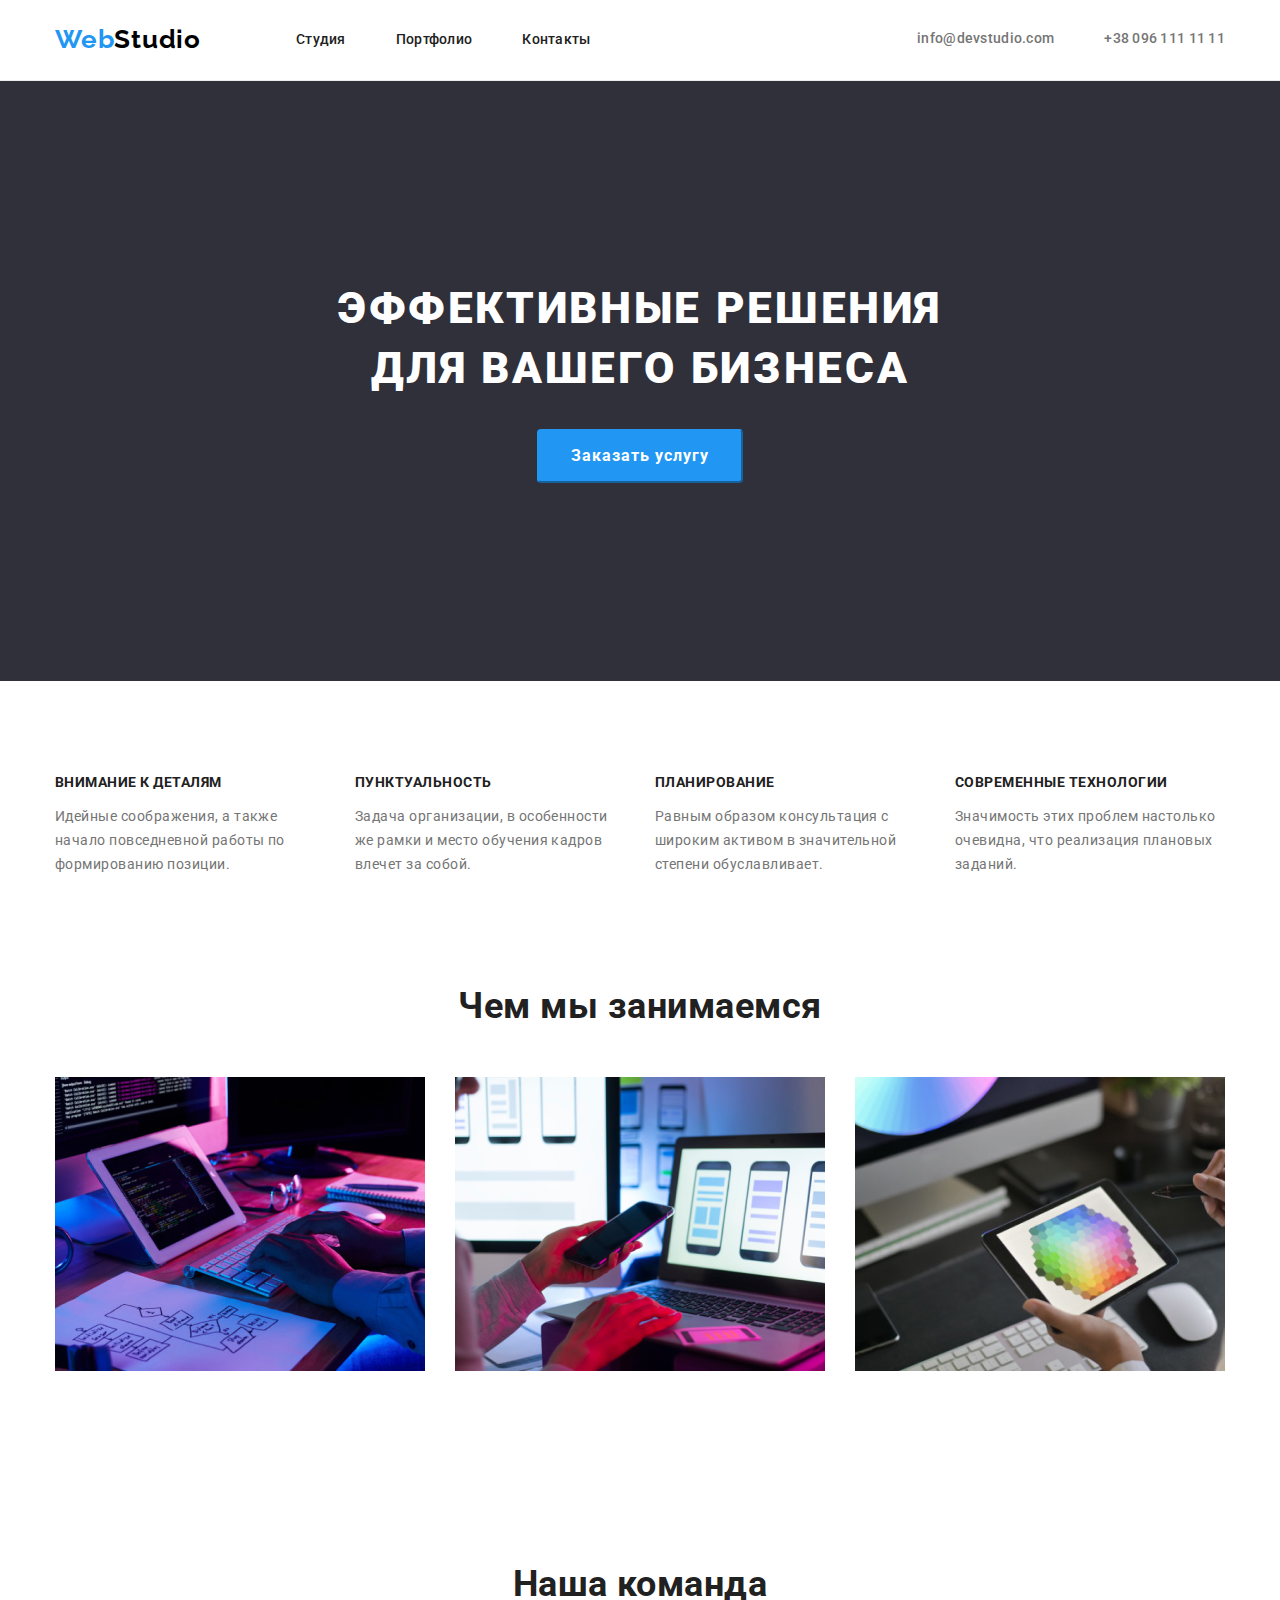
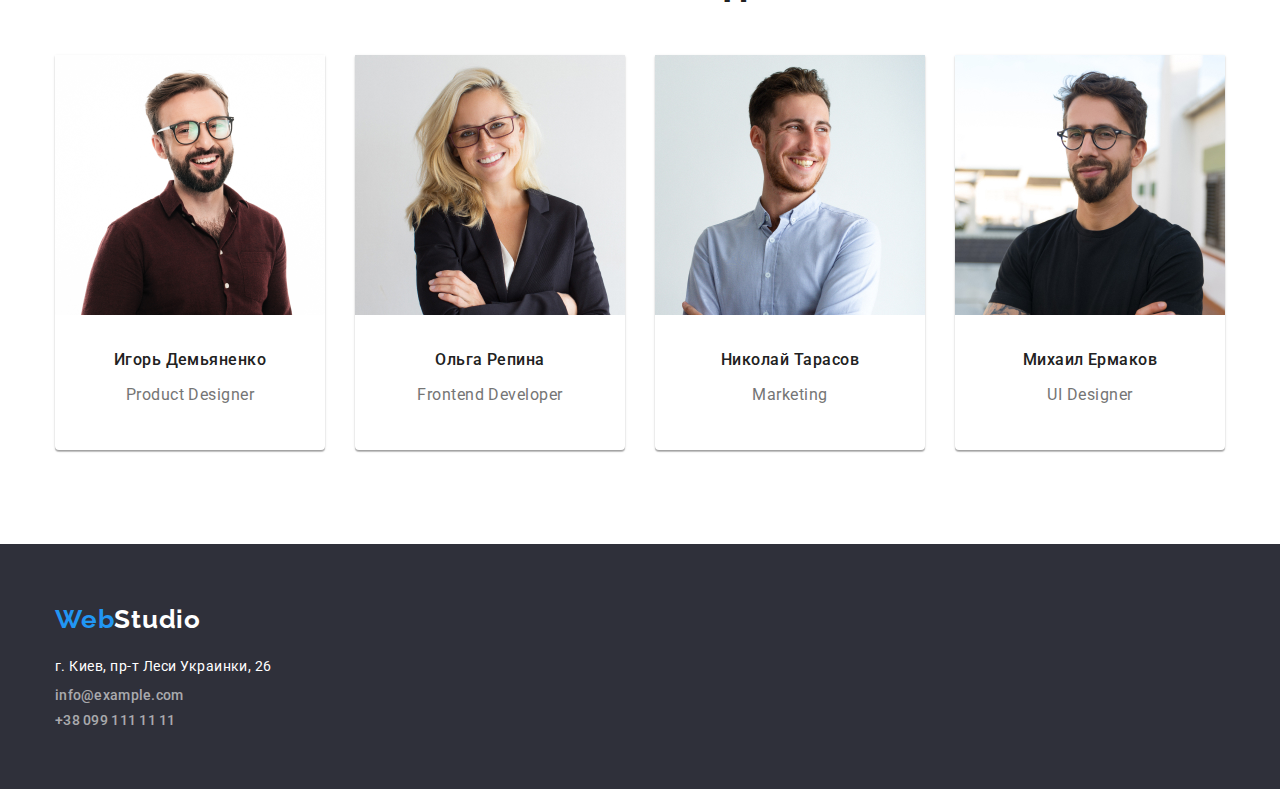
==== index.html @ a0b68f63 "Пренос файлов" ====
<!DOCTYPE html>
<html lang="en">
<head>
    <meta charset="UTF-8">
    <meta http-equiv="X-UA-Compatible" content="IE=edge">
    <meta name="viewport" content="width=device-width, initial-scale=1.0">
    <title>Document</title>
    <link rel="preconnect" href="https://fonts.gstatic.com" />
    <link
      href="https://fonts.googleapis.com/css2?family=Raleway:wght@700&family=Roboto:wght@400;500;700;900&display=swap"
      rel="stylesheet"
    />
    <link
      rel="stylesheet"
      href="https://cdnjs.cloudflare.com/ajax/libs/modern-normalize/1.0.0/modern-normalize.min.css"
    />
    <link rel="stylesheet" href="./css/style.css">
</head>


<!-- Шапка -->
<header class="header">
    <div class="container main-nav">
     <nav class="header-nav">
         <a href="/" class="logo"> <span class="color-web">Web</span>Studio</a>  
    <ul class="site-nav list">
        <li class="item"><a href="./index.html" class="header-link">Студия</a></li>
        <li class="item"><a href="./portfolio.html" class="header-link">Портфолио</a></li>
        <li class="item"><a href="" class="header-link">Контакты</a></li>
    </ul>
    </nav>
   <!-- Контакты -->
    <ul class="contacts list">
        <li class="item"><a href="mailto:info@devstudio.com" class="mail-link">info@devstudio.com</a></li>
        <li class="item"><a href="tel:+380961111111" class="tel-link">+38 096 111 11 11</a></li>
        
    </ul>
    </div>

</header>
<main>
<!-- Банер -->

    <section class="hero ">
        <div class="hero-title-container">
        <h1 class="hero-title">Эффективные решения <br> для вашего бизнеса</h1>
        <button type="button" class="button">Заказать услугу</button> 
    </div>
    </section>


<!-- Особенности -->
<section class="section features">
    <div class="container">
    <ul class="list section-list">
        <li class="features-blocks">
            <h3 class="features-title">Внимание к деталям</h3>
            <p>Идейные соображения, а также начало повседневной работы по формированию позиции.</p>
        </li>
        <li class="features-blocks">
            <h3 class="features-title">Пунктуальность</h3>
            <p>Задача организации, в особенности же рамки и место обучения кадров влечет за собой.</p>
        </li>
        <li class="features-blocks">
            <h3 class="features-title">Планирование</h3>
            <p>Равным образом консультация с широким активом в значительной степени обуславливает.</p>
        </li>
        <li class="features-blocks">
            <h3 class="features-title">Современные технологии</h3>
            <p>Значимость этих проблем настолько очевидна, что реализация плановых заданий.</p>
        </li>
    </ul>
    </div>
</section>

<!-- Чем мы занимаемся -->
<section class=" about-section section "> 
    <div class="container">
      <h2 class="section-title">Чем мы занимаемся</h2>
      
      <ul class="list section-list">
      <li class="about item"><img src="img/box1.jpg" alt="Робота с Html кодом" width="370"></li>
      <li class="about item"><img src="img/box2.jpg" alt="Разроботка сайта для телефона" width="370"></li>
      <li class="about item"><img src="img/box3.jpg" alt="Подбор цветовой палитры" width="370"></li>
    </ul>
    </div>
</section>

<!-- Наша команда -->
<section class="section">
    <div class="container">
    <h2 class="section-title">Наша команда</h2>
    <ul class="list section-list">
        <li class="team-item">
            <img src="img/IgorDemianenko.png" alt="Игорь Демьяненко" width="270">
            <div class="team-list-content">
                <h3 class="name-title">Игорь Демьяненко</h3>
            <p class="position">Product Designer</p>
        </div>
            
        </li>
        <li class="team-item">
            <img src="img/OlgaRepina.jpg" alt="Ольга Репина" width="270">
            <div class="team-list-content"><h3 class="name-title">Ольга Репина</h3>
            <p class="position">Frontend Developer</p></div>
            
        </li>
        <li class="team-item">
            <img src="img/NikolaiTarasov.jpg" alt="Николай Тарасов" width="270">
            <div class="team-list-content"><h3 class="name-title">Николай Тарасов</h3>
            <p class="position">Marketing</p></div>
            
        </li>
        <li class="team-item">
            <img src="img/MikhailErmakov.jpg" alt="Михаил Ермаков" width="270">
            <div class="team-list-content"> <h3 class="name-title">Михаил Ермаков</h3>
            <p class="position">UI Designer</p></div>
           
        </li>
    </ul>
    </div>
</section>
</main>
<!-- Футер -->
<footer class="footer">
 <div class="container">
        <ul class="list section-footer">
          <li>
            <div class="footer-logo-container">
              <a lang="en" href="/" class="logo footer"
                ><span class="color-web">Web</span>Studio</a
              >
            </div>
            <div class="contact-section-footer">
              <address class="item address">
                г. Киев, пр-т Леси Украинки, 26
              </address>
              <ul class="list">
                <li class="item">
                  <a
                    class="mail-link footer-link"
                    target="_blank"
                    href="mailto:info@example.com"
                    >info@example.com</a
                  >
                </li>
                <li class="item">
                  <a class="tel-link footer-link" target="_blank" href="tel:+380991111111"
                    >+38 099 111 11 11</a
                  >
                </li>
              </ul>
            </div>
          </li>
</footer>

</body>

</html>
---- css/style.css ----
:root {
  --primary-text-color: #757575;
  --title-text-color: #212121;
  --accent-text-color: #2196f3;
  --footer-text-color: #fff;
}
body {
  background-color: #fff;
  color: var(--primary-text-color);

  font-family: "Roboto", sans-serif;
  letter-spacing: 0.03em;
  margin: 0;
}
.list {
  list-style: none;
  padding: 0;
  margin: 0;
}
.link {
  text-decoration: none;
}
.container {
  width: 1200px;
  padding: 0 15px;
  margin-left: auto;
  margin-right: auto;
}
.section {
  padding: 94px 0;
}
.section-title {
  margin-top: 0;
  margin-bottom: 50px;
  font-size: 36px;
  line-height: 1.17;
  text-align: center;
  color: var(--title-text-color);
}

/* ====== HEADER ====== */
.header {
  letter-spacing: 0.02em;
  padding-top: 24px;
  padding-bottom: 25px;
  border-bottom: 1px solid #ececec;
}
.logo {
  font-family: Raleway;
  font-weight: bold;
  font-size: 26px;
  line-height: 1.19;
  letter-spacing: 0.03em;
  color: #000;
  margin-right: 95px;
}
.color-web {
  color: var(--accent-text-color);
}
.header-link {
  color: var(--title-text-color);

  font-size: 14px;
  line-height: 1.14;
  letter-spacing: 0.02em;
  font-weight: 500;

  text-decoration: none;
}
.main-nav {
  display: flex;
  align-items: center;
  justify-content: space-between;
}
.site-nav .item:not(:last-child) {
  margin-right: 50px;
}
.site-nav,
.header-nav,
.contacts {
  display: flex;
  align-items: center;
}

.contacts .item + .item {
  margin-left: 50px;
}
.mail-link,
.tel-link {
  display: flex;
  align-items: center;
  font-weight: 500;
  font-size: 14px;
  line-height: 1.14;
  letter-spacing: 0.02em;
  color: var(--primary-text-color);
}

.site-nav :hover,
.site-nav :focus,
.mail-link:focus,
.mail-link:hover,
.tel-link:hover,
.tel-link:focus {
  color: var(--accent-text-color);
}
.logo.footer,
.address {
  color: var(--footer-text-color);
}

.mail-link,
.logo,
.tel-link {
  text-decoration: none;
}
/* ====== HEADER-END ====== */
/* ====== HERO ====== */
.hero {
  background: #2f303a;

  text-align: center;
  height: 600px;
  margin: 0 auto;
  display: flex;
  justify-content: center;
  align-items: center;
}

.hero-title {
  color: white;
  margin-top: 0;
  margin-bottom: 30px;
  margin-right: 0;
  margin-left: 0;
  font-weight: 900;
  font-size: 44px;
  line-height: 1.36;

  text-align: center;

  letter-spacing: 0.06em;
  text-transform: uppercase;
}
.hero-title-container {
  max-width: 696px;
  text-align: center;
}
.button {
  color: white;
  font-family: inherit;
  background-color: var(--accent-text-color);
  border-color: var(--accent-text-color);
  border-radius: 4px;

  font-size: 16px;
  font-weight: bold;
  line-height: 1.87;
  letter-spacing: 0.06em;
  cursor: pointer;
  padding: 10px 32px;

  min-width: 200px;
}
/* ====== HERO-END ====== */
/* ====== FEATURES ====== */

.section-list {
  display: flex;
  flex-wrap: wrap;
  margin-left: -30px;
  margin-top: -30px;
}
.features-blocks {
  flex-basis: calc((100% - 120px) / 4);
  font-size: 14px;
  line-height: 1.71;
  margin-top: 30px;
  margin-left: 30px;
}
.features-title {
  margin-top: 0;
  margin-bottom: 10px;
  text-transform: uppercase;
  font-size: 14px;
  line-height: 1.14;
  color: var(--title-text-color);
}

/* ====== FEATURES-END ====== */
/* ====== ABOUT ====== */
.about {
  position: relative;
  flex-basis: calc((100% - 90px) / 3);
  margin-top: 30px;
  margin-left: 30px;
}
/* ====== ABOUT-END ====== */
/* ====== TEAM ====== */
.about-section {
  padding-top: 0;
}
.name-title {
  color: var(--title-text-color);
  font-weight: 500;
  font-size: 16px;
  line-height: 1.2;
  text-align: center;
  margin: 0;
}
.position {
  font-size: 16px;
  line-height: 1.2;
  text-align: center;
}
.team {
  background: #f5f4fa;
}
.team-item {
  flex-basis: calc((100% - 120px) / 4);
  margin-top: 30px;
  margin-left: 30px;

  background: white;
  box-shadow: 0px 1px 3px rgba(0, 0, 0, 0.12), 0px 1px 1px rgba(0, 0, 0, 0.14),
    0px 2px 1px rgba(0, 0, 0, 0.2);
  border-radius: 0px 0px 4px 4px;
}
.team-list-content {
  padding-top: 30px;
  padding-left: 32px;
  padding-right: 32px;
  padding-bottom: 30px;
}

/* ====== TEAM-END ====== */
/* ====== FOOTER ====== */
.address {
  font-size: 14px;
  line-height: 1.71;
  font-style: normal;
  color: #ffffff;
}
.footer {
  background-color: #2f303a;
  padding: 60px 0;
}

.footer-logo-container {
  margin-bottom: 20px;
}

.contact-section-footer .item:not(:last-child) {
  margin-bottom: 9px;
}

/* ====== FOOTER-END ====== */
.portfolio-cards {
  display: flex;
  flex-wrap: wrap;
}
.card-name {
  font-weight: bold;
  font-size: 18px;
  line-height: 2;
  letter-spacing: 0.06em;
  color: #212121;
}
.card-text {
  font-size: 16px;
  line-height: 1.87;
  color: #757575;
}
.card-list {
  display: flex;
  flex-wrap: wrap;
  margin-left: -36px;
  margin-top: -30px;
}
.card {
  flex-basis: calc((100% - 270px) / 9);
  margin-left: 30px;
  margin-top: 30px;
  border-bottom: 1px solid #eeeeee;
  border-left: 1px solid #eeeeee;
  border-right: 1px solid #eeeeee;
}
.card-container {
  padding-left: 24px;
}

.section-buttons {
  display: flex;
  justify-content: center;
  margin-bottom: 50px;
}
.section-buttons .item:not(:last-child) {
  margin-right: 8px;
}
.button.portfolio {
  background: #f5f4fa;
  border-color: #f5f4fa;

  font-weight: 500;
  line-height: 1.62;
  text-align: center;

  color: #212121;
  letter-spacing: 0.03em;
  min-width: 73px;
  padding: 6px 22px;
}
.button-hover :hover,
.button-hover :focus {
  color: var(--footer-text-color);
  border-color: var(--accent-text-color);
  background-color: var(--accent-text-color);
}
.footer-link {
  color: rgba(255, 255, 255, 0.6);
}
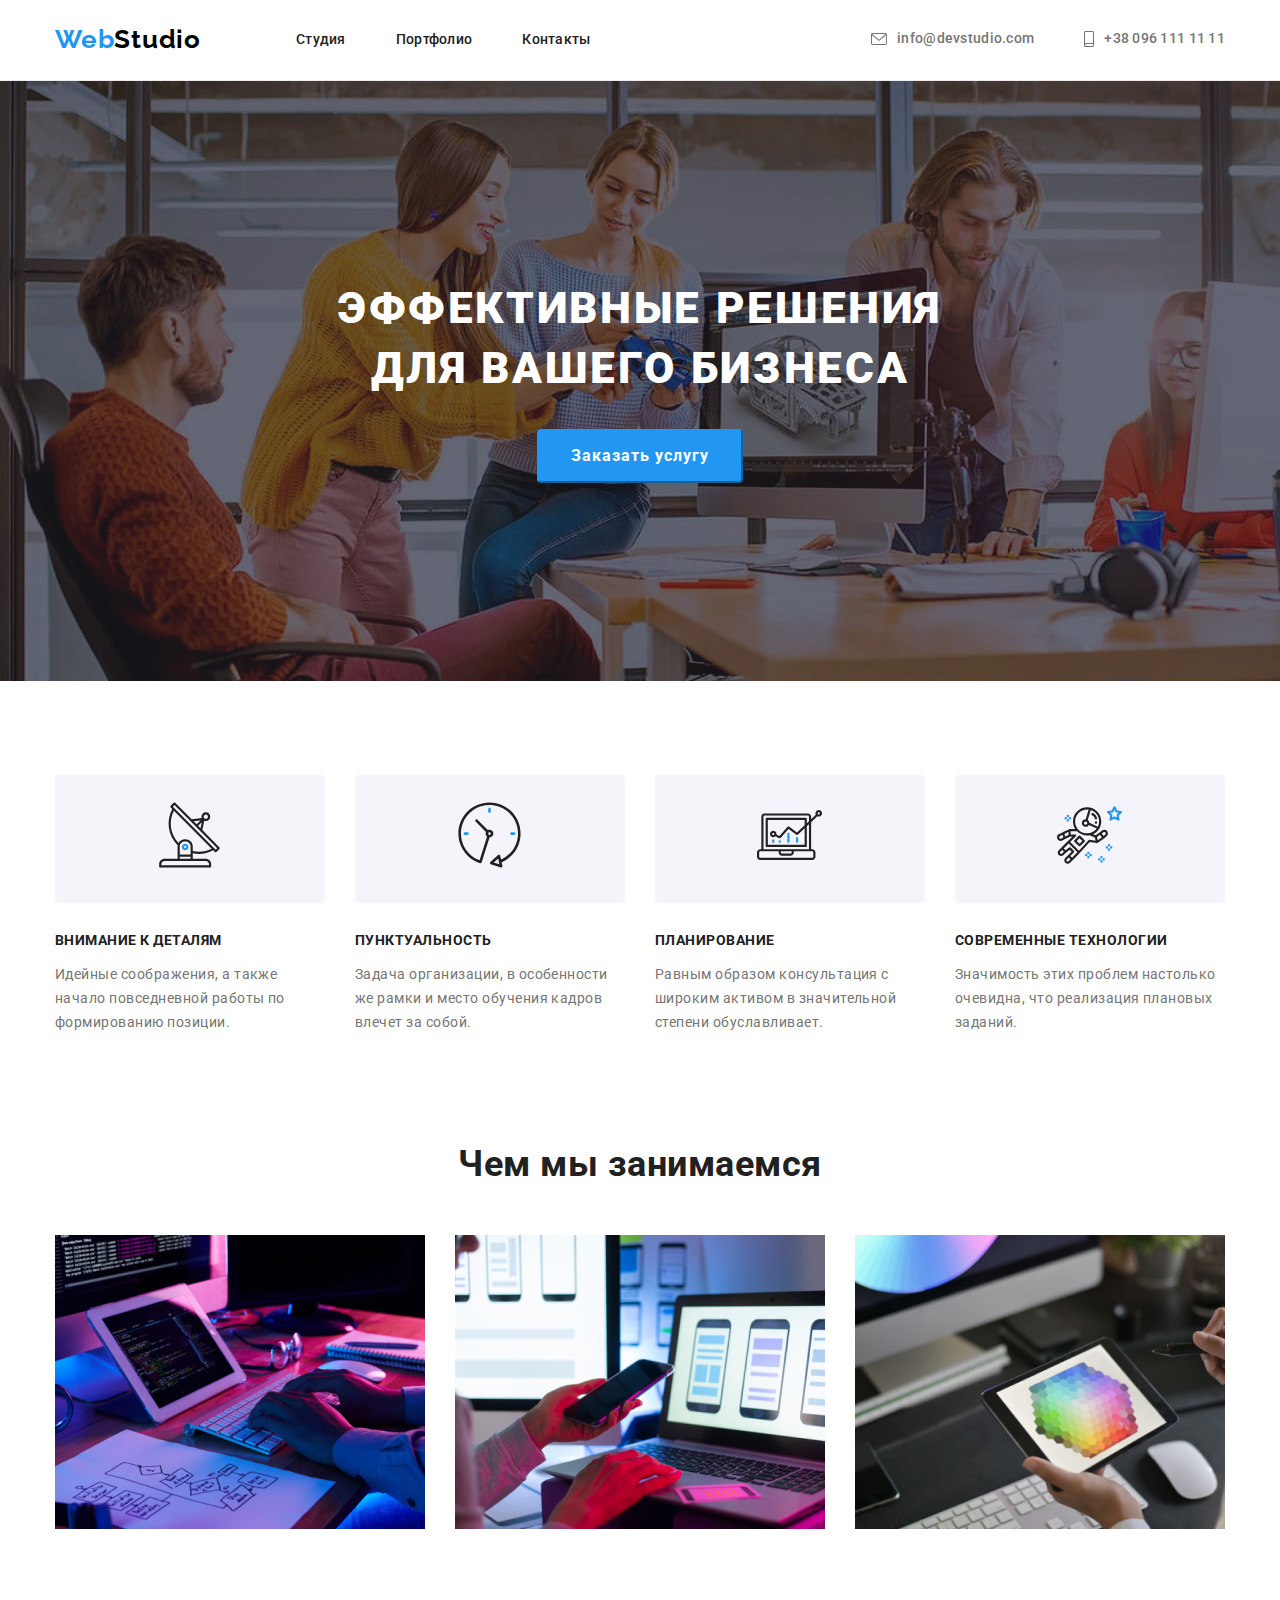
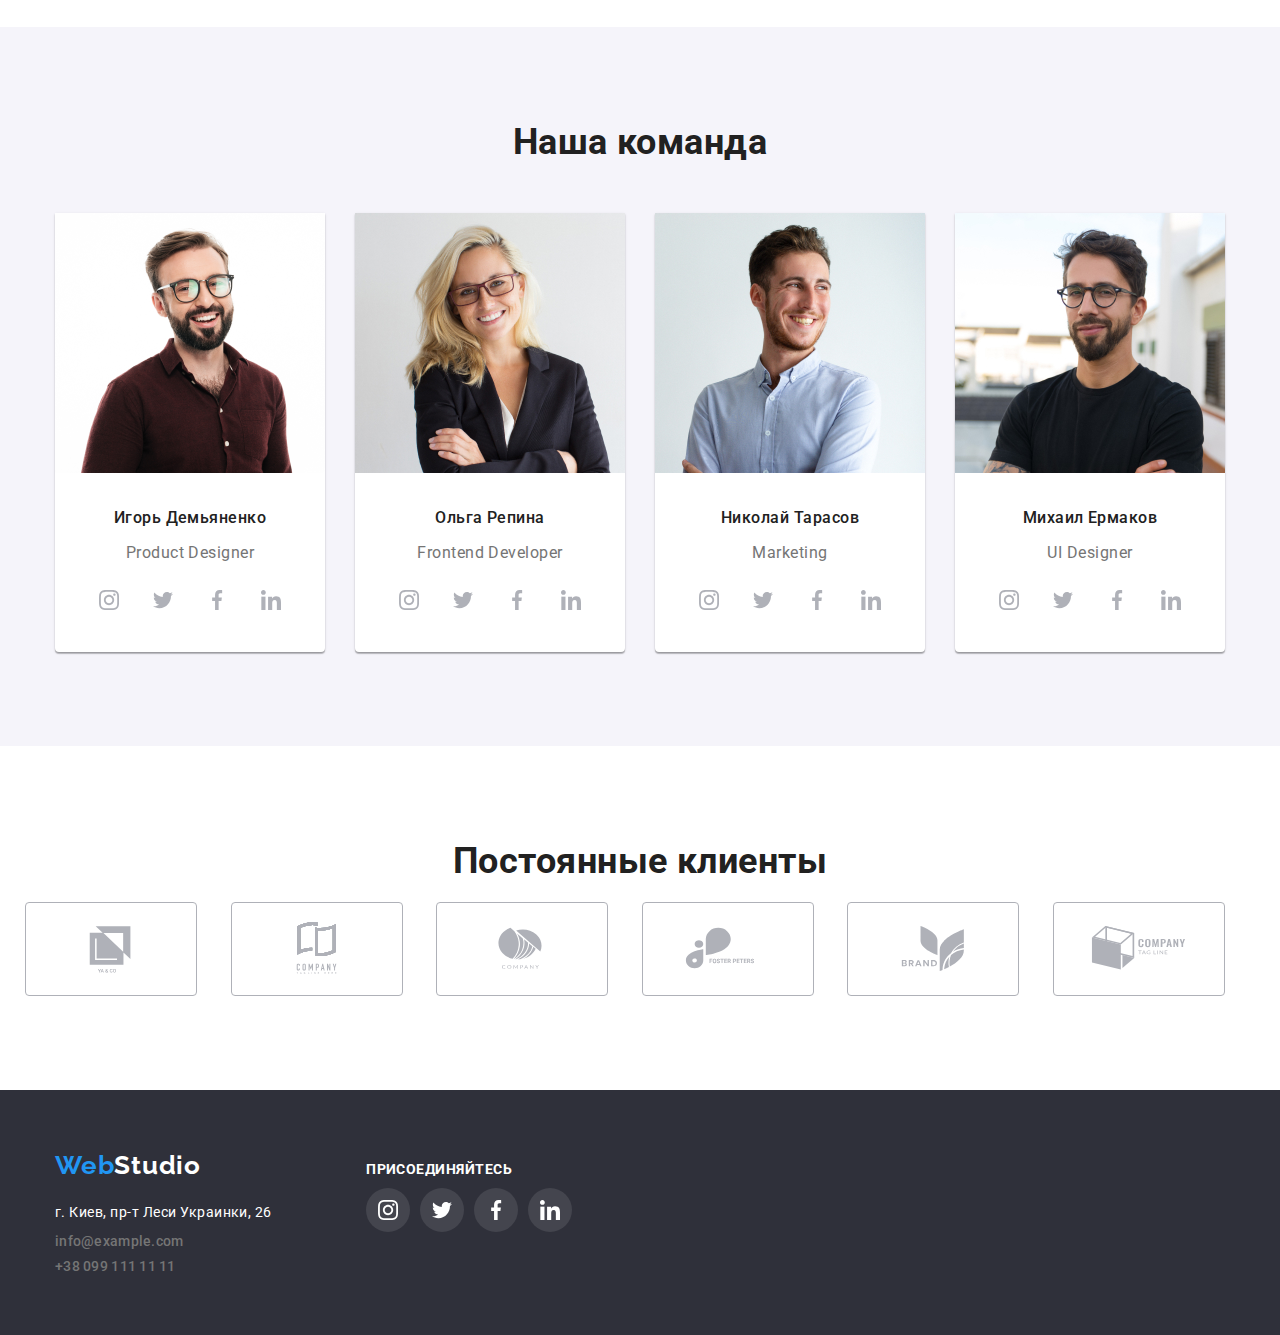
==== commit 25e71bfb: "svg" ====
--- a/index.html
+++ b/index.html
@@ -22,7 +22,7 @@
 <header class="header">
     <div class="container main-nav">
      <nav class="header-nav">
-         <a href="/" class="logo"> <span class="color-web">Web</span>Studio</a>  
+         <a href="/" class="logo"> <span class="color-web" >Web</span>Studio</a>  
     <ul class="site-nav list">
         <li class="item"><a href="./index.html" class="header-link">Студия</a></li>
         <li class="item"><a href="./portfolio.html" class="header-link">Портфолио</a></li>
@@ -31,8 +31,13 @@
     </nav>
    <!-- Контакты -->
     <ul class="contacts list">
-        <li class="item"><a href="mailto:info@devstudio.com" class="mail-link">info@devstudio.com</a></li>
-        <li class="item"><a href="tel:+380961111111" class="tel-link">+38 096 111 11 11</a></li>
+        <li class="item"><a href="mailto:info@devstudio.com" class="mail-link"><svg class="mail-icon">
+                <use href="./img/sprite.svg#envelope"></use>
+              </svg>
+          info@devstudio.com</a></li>
+        <li class="item"><a href="tel:+380961111111" class="tel-link"><svg class="tel-icon">
+                <use href="./img/sprite.svg#smartphone"></use>
+              </svg>+38 096 111 11 11</a></li>
         
     </ul>
     </div>
@@ -54,18 +59,38 @@
     <div class="container">
     <ul class="list section-list">
         <li class="features-blocks">
+          <div class="feature-icon-frame">
+                <svg class="features-icon">
+                  <use href="./img/sprite.svg#antenna"></use>
+                </svg>
+              </div>
             <h3 class="features-title">Внимание к деталям</h3>
             <p>Идейные соображения, а также начало повседневной работы по формированию позиции.</p>
         </li>
         <li class="features-blocks">
+           <div class="feature-icon-frame">
+                <svg class="features-icon">
+                  <use href="./img/sprite.svg#clock"></use>
+                </svg>
+              </div>
             <h3 class="features-title">Пунктуальность</h3>
             <p>Задача организации, в особенности же рамки и место обучения кадров влечет за собой.</p>
         </li>
         <li class="features-blocks">
+          <div class="feature-icon-frame">
+                <svg class="features-icon">
+                  <use href="./img/sprite.svg#diagram"></use>
+                </svg>
+              </div>
             <h3 class="features-title">Планирование</h3>
             <p>Равным образом консультация с широким активом в значительной степени обуславливает.</p>
         </li>
         <li class="features-blocks">
+           <div class="feature-icon-frame">
+                <svg class="features-icon">
+                  <use href="./img/sprite.svg#astronaut"></use>
+                </svg>
+              </div>
             <h3 class="features-title">Современные технологии</h3>
             <p>Значимость этих проблем настолько очевидна, что реализация плановых заданий.</p>
         </li>
@@ -87,7 +112,7 @@
 </section>
 
 <!-- Наша команда -->
-<section class="section">
+<section class="section team">
     <div class="container">
     <h2 class="section-title">Наша команда</h2>
     <ul class="list section-list">
@@ -96,35 +121,207 @@
             <div class="team-list-content">
                 <h3 class="name-title">Игорь Демьяненко</h3>
             <p class="position">Product Designer</p>
+            <ul class="social-list list">
+                  <li class="social-list-item">
+                    <a href="#" class="social-list-item-link">
+                      <svg class="social-list-icon">
+                        <use href="./img/sprite.svg#instagram"></use>
+                      </svg>
+                    </a>
+                  </li>
+                  <li class="social-list-item">
+                    <a href="#" class="social-list-item-link">
+                      <svg class="social-list-icon">
+                        <use href="./img/sprite.svg#twitter"></use>
+                      </svg>
+                    </a>
+                  </li>
+                  <li class="social-list-item">
+                    <a href="#" class="social-list-item-link">
+                      <svg class="social-list-icon">
+                        <use href="./img/sprite.svg#facebook"></use>
+                      </svg>
+                    </a>
+                  </li>
+                  <li class="social-list-item">
+                    <a href="#" class="social-list-item-link">
+                      <svg class="social-list-icon">
+                        <use href="./img/sprite.svg#linkedin"></use>
+                      </svg>
+                    </a>
+                  </li>
+                </ul>
         </div>
             
         </li>
         <li class="team-item">
             <img src="img/OlgaRepina.jpg" alt="Ольга Репина" width="270">
             <div class="team-list-content"><h3 class="name-title">Ольга Репина</h3>
-            <p class="position">Frontend Developer</p></div>
+            <p class="position">Frontend Developer</p>
+          <ul class="social-list list">
+                  <li class="social-list-item">
+                    <a href="#" class="social-list-item-link">
+                      <svg class="social-list-icon">
+                        <use href="./img/sprite.svg#instagram"></use>
+                      </svg>
+                    </a>
+                  </li>
+                  <li class="social-list-item">
+                    <a href="#" class="social-list-item-link">
+                      <svg class="social-list-icon">
+                        <use href="./img/sprite.svg#twitter"></use>
+                      </svg>
+                    </a>
+                  </li>
+                  <li class="social-list-item">
+                    <a href="#" class="social-list-item-link">
+                      <svg class="social-list-icon">
+                        <use href="./img/sprite.svg#facebook"></use>
+                      </svg>
+                    </a>
+                  </li>
+                  <li class="social-list-item">
+                    <a href="#" class="social-list-item-link">
+                      <svg class="social-list-icon">
+                        <use href="./img/sprite.svg#linkedin"></use>
+                      </svg>
+                    </a>
+                  </li>
+                </ul>
+              </div>
             
         </li>
         <li class="team-item">
             <img src="img/NikolaiTarasov.jpg" alt="Николай Тарасов" width="270">
             <div class="team-list-content"><h3 class="name-title">Николай Тарасов</h3>
-            <p class="position">Marketing</p></div>
+            <p class="position">Marketing</p>
+          <ul class="social-list list">
+                  <li class="social-list-item">
+                    <a href="#" class="social-list-item-link">
+                      <svg class="social-list-icon">
+                        <use href="./img/sprite.svg#instagram"></use>
+                      </svg>
+                    </a>
+                  </li>
+                  <li class="social-list-item">
+                    <a href="#" class="social-list-item-link">
+                      <svg class="social-list-icon">
+                        <use href="./img/sprite.svg#twitter"></use>
+                      </svg>
+                    </a>
+                  </li>
+                  <li class="social-list-item">
+                    <a href="#" class="social-list-item-link">
+                      <svg class="social-list-icon">
+                        <use href="./img/sprite.svg#facebook"></use>
+                      </svg>
+                    </a>
+                  </li>
+                  <li class="social-list-item">
+                    <a href="#" class="social-list-item-link">
+                      <svg class="social-list-icon">
+                        <use href="./img/sprite.svg#linkedin"></use>
+                      </svg>
+                    </a>
+                  </li>
+                </ul></div>
             
         </li>
         <li class="team-item">
             <img src="img/MikhailErmakov.jpg" alt="Михаил Ермаков" width="270">
             <div class="team-list-content"> <h3 class="name-title">Михаил Ермаков</h3>
-            <p class="position">UI Designer</p></div>
+            <p class="position">UI Designer</p>
+          <ul class="social-list list">
+                  <li class="social-list-item">
+                    <a href="#" class="social-list-item-link">
+                      <svg class="social-list-icon">
+                        <use href="./img/sprite.svg#instagram"></use>
+                      </svg>
+                    </a>
+                  </li>
+                  <li class="social-list-item">
+                    <a href="#" class="social-list-item-link">
+                      <svg class="social-list-icon">
+                        <use href="./img/sprite.svg#twitter"></use>
+                      </svg>
+                    </a>
+                  </li>
+                  <li class="social-list-item">
+                    <a href="#" class="social-list-item-link">
+                      <svg class="social-list-icon">
+                        <use href="./img/sprite.svg#facebook"></use>
+                      </svg>
+                    </a>
+                  </li>
+                  <li class="social-list-item">
+                    <a href="#" class="social-list-item-link">
+                      <svg class="social-list-icon">
+                        <use href="./img/sprite.svg#linkedin"></use>
+                      </svg>
+                    </a>
+                  </li>
+                </ul></div>
            
         </li>
     </ul>
     </div>
 </section>
+<!--Постоянные клиенты-->
+
+    <section class="section">
+      <div class="container">
+        <h2 class="section-title">Постоянные клиенты</h2>
+        <ul class="list section-list client-list">
+          <li>
+            <a class="client-link" target="_blank" href="#">
+              <svg class="client-icon">
+                <use href="./img/sprite.svg#ya-co"></use>
+              </svg>
+            </a>
+          </li>
+          <li>
+            <a class="client-link" target="_blank" href="#">
+              <svg class="client-icon">
+                <use href="./img/sprite.svg#tagline-here"></use>
+              </svg>
+            </a>
+          </li>
+          <li>
+            <a class="client-link" target="_blank" href="#">
+              <svg class="client-icon">
+                <use href="./img/sprite.svg#company"></use>
+              </svg>
+            </a>
+          </li>
+          <li>
+            <a class="client-link" target="_blank" href="#">
+              <svg class="client-icon">
+                <use href="./img/sprite.svg#foster-peters"></use>
+              </svg>
+            </a>
+          </li>
+          <li>
+            <a class="client-link" target="_blank" href="#">
+              <svg class="client-icon">
+                <use href="./img/sprite.svg#brand"></use>
+              </svg>
+            </a>
+          </li>
+          <li>
+            <a class="client-link" target="_blank" href="#">
+              <svg class="client-icon">
+                <use href="./img/sprite.svg#tag-line"></use>
+              </svg>
+            </a>
+          </li>
+        </ul>
+      </div>
+    </section>
 </main>
 <!-- Футер -->
 <footer class="footer">
  <div class="container">
-        <ul class="list section-footer">
+    <ul class="list section-footer">
           <li>
             <div class="footer-logo-container">
               <a lang="en" href="/" class="logo footer"
@@ -134,24 +331,58 @@
             <div class="contact-section-footer">
               <address class="item address">
                 г. Киев, пр-т Леси Украинки, 26
-              </address>
+              </address >
               <ul class="list">
                 <li class="item">
                   <a
-                    class="mail-link footer-link"
+                    class="mail-link"
                     target="_blank"
                     href="mailto:info@example.com"
                     >info@example.com</a
                   >
                 </li>
                 <li class="item">
-                  <a class="tel-link footer-link" target="_blank" href="tel:+380991111111"
+                  <a class="tel-link" target="_blank" href="tel:+380991111111"
                     >+38 099 111 11 11</a
                   >
                 </li>
               </ul>
             </div>
           </li>
+          <li>
+            <div class="join">
+              <h3 class="features-title white-text">Присоединяйтесь</h3>
+              <ul class="social-list list">
+                <li class="social-list-item">
+                  <a href="#" class="social-list-item-link dark">
+                    <svg class="social-list-icon dark-mode">
+                      <use href="./img/sprite.svg#instagram"></use>
+                    </svg>
+                  </a>
+                </li>
+                <li class="social-list-item">
+                  <a href="#" class="social-list-item-link dark">
+                    <svg class="social-list-icon dark-mode">
+                      <use href="./img/sprite.svg#twitter"></use>
+                    </svg>
+                  </a>
+                </li>
+                <li class="social-list-item">
+                  <a href="#" class="social-list-item-link dark">
+                    <svg class="social-list-icon dark-mode">
+                      <use href="./img/sprite.svg#facebook"></use>
+                    </svg>
+                  </a>
+                </li>
+                <li class="social-list-item">
+                  <a href="#" class="social-list-item-link dark">
+                    <svg class="social-list-icon dark-mode">
+                      <use href="./img/sprite.svg#linkedin"></use>
+                    </svg>
+                  </a>
+                </li>
+              </ul>
+            </div>
 </footer>
 
 </body>
--- a/css/style.css
+++ b/css/style.css
@@ -75,6 +75,7 @@
 .site-nav .item:not(:last-child) {
   margin-right: 50px;
 }
+
 .site-nav,
 .header-nav,
 .contacts {
@@ -104,6 +105,26 @@
 .tel-link:focus {
   color: var(--accent-text-color);
 }
+.mail-icon {
+  fill: var(--primary-text-color);
+  width: 16px;
+  height: 12px;
+  margin-right: 10px;
+}
+.mail-link:hover .mail-icon,
+.mail-link:focus .mail-icon {
+  fill: var(--accent-text-color);
+}
+.tel-icon {
+  fill: var(--primary-text-color);
+  width: 10px;
+  height: 16px;
+  margin-right: 10px;
+}
+.tel-link:hover .tel-icon,
+.tel-link:focus .tel-icon {
+  fill: var(--accent-text-color);
+}
 .logo.footer,
 .address {
   color: var(--footer-text-color);
@@ -118,6 +139,15 @@
 /* ====== HERO ====== */
 .hero {
   background: #2f303a;
+  background: #2f303a;
+  background-image: linear-gradient(
+      0deg,
+      rgba(47, 48, 58, 0.4),
+      rgba(47, 48, 58, 0.4)
+    ),
+    url("../img/herobg.jpg");
+  background-repeat: no-repeat;
+  background-size: cover;
 
   text-align: center;
   height: 600px;
@@ -186,6 +216,17 @@
   line-height: 1.14;
   color: var(--title-text-color);
 }
+.feature-icon-frame {
+  padding: 25px 102px;
+  margin-bottom: 30px;
+
+  background: #f5f4fa;
+  border-radius: 4px;
+}
+.features-icon {
+  width: 65px;
+  height: 70px;
+}
 
 /* ====== FEATURES-END ====== */
 /* ====== ABOUT ====== */
@@ -197,6 +238,9 @@
 }
 /* ====== ABOUT-END ====== */
 /* ====== TEAM ====== */
+.team {
+  background: #f5f4fa;
+}
 .about-section {
   padding-top: 0;
 }
@@ -232,8 +276,78 @@
   padding-right: 32px;
   padding-bottom: 30px;
 }
+.social-list-icon {
+  fill: #afb1b8;
+  width: 20px;
+  height: 20px;
+}
+.social-list {
+  display: flex;
+  justify-content: space-between;
+}
+.social-list-item:not(:last-child) {
+  margin-right: 10px;
+}
+.social-list-item-link {
+  display: flex;
+  justify-content: center;
+  align-items: center;
+  width: 44px;
+  height: 44px;
+  border-radius: 50%;
+  transition-property: background-color;
+  transition-duration: 250ms;
+  transition-timing-function: cubic-bezier(0.4, 0, 0.2, 1);
+  background-color: #ffffff;
+}
+
+.social-list-icon.dark-mode {
+  fill: white;
+}
+
+.social-list-item-link.dark {
+  background-color: rgba(255, 255, 255, 0.1);
+}
+
+.social-list-item-link:hover .social-list-icon,
+.social-list-item-link:focus .social-list-icon {
+  fill: #ffffff;
+}
+.social-list-item-link:hover,
+.social-list-item-link:focus {
+  background-color: var(--accent-text-color);
+}
 
 /* ====== TEAM-END ====== */
+/* ================ CLIENTS =============== */
+.client-icon {
+  fill: #afb1b8;
+  width: 106px;
+  height: 60px;
+  transition: fill 250ms cubic-bezier(0.4, 0, 0.2, 1);
+}
+.client-link {
+  display: flex;
+  justify-content: center;
+  align-items: center;
+  padding: 16px 32px;
+  border: 1px solid #afb1b8;
+  border-radius: 4px;
+  transition: color 250ms cubic-bezier(0.4, 0, 0.2, 1);
+}
+.client-list {
+  display: flex;
+  justify-content: space-between;
+  align-items: center;
+}
+.client-link:hover .client-icon,
+.client-link:focus .client-icon {
+  fill: var(--accent-text-color);
+}
+.client-link:hover,
+.client-link:focus {
+  border: 1px solid var(--accent-text-color);
+}
 /* ====== FOOTER ====== */
 .address {
   font-size: 14px;
@@ -243,15 +357,26 @@
 }
 .footer {
   background-color: #2f303a;
-  padding: 60px 0;
 }
 
 .footer-logo-container {
   margin-bottom: 20px;
 }
-
+.section-footer {
+  display: flex;
+  justify-content: flex-start;
+  align-items: baseline;
+  padding-top: 60px;
+  padding-bottom: 60px;
+}
 .contact-section-footer .item:not(:last-child) {
   margin-bottom: 9px;
+}
+.join {
+  margin-left: 70px;
+}
+.features-title.white-text {
+  color: var(--footer-text-color);
 }
 
 /* ====== FOOTER-END ====== */
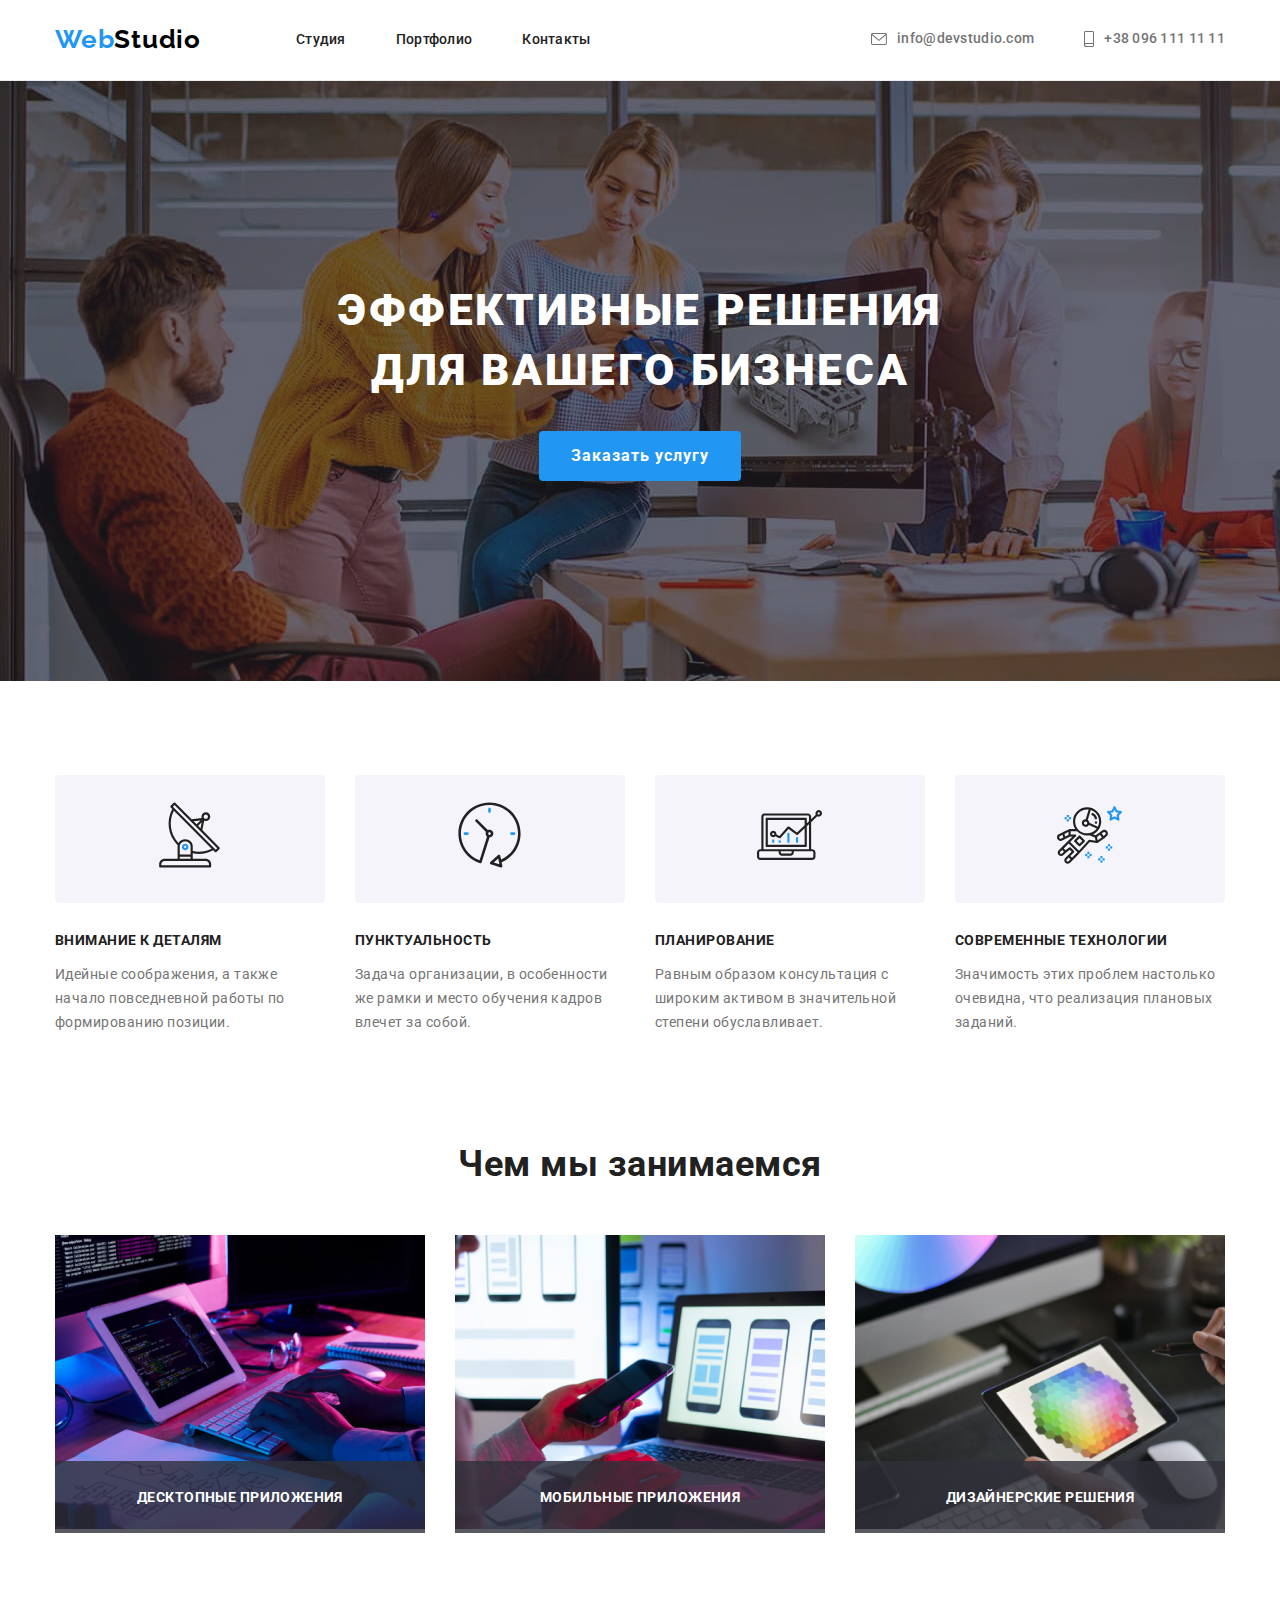
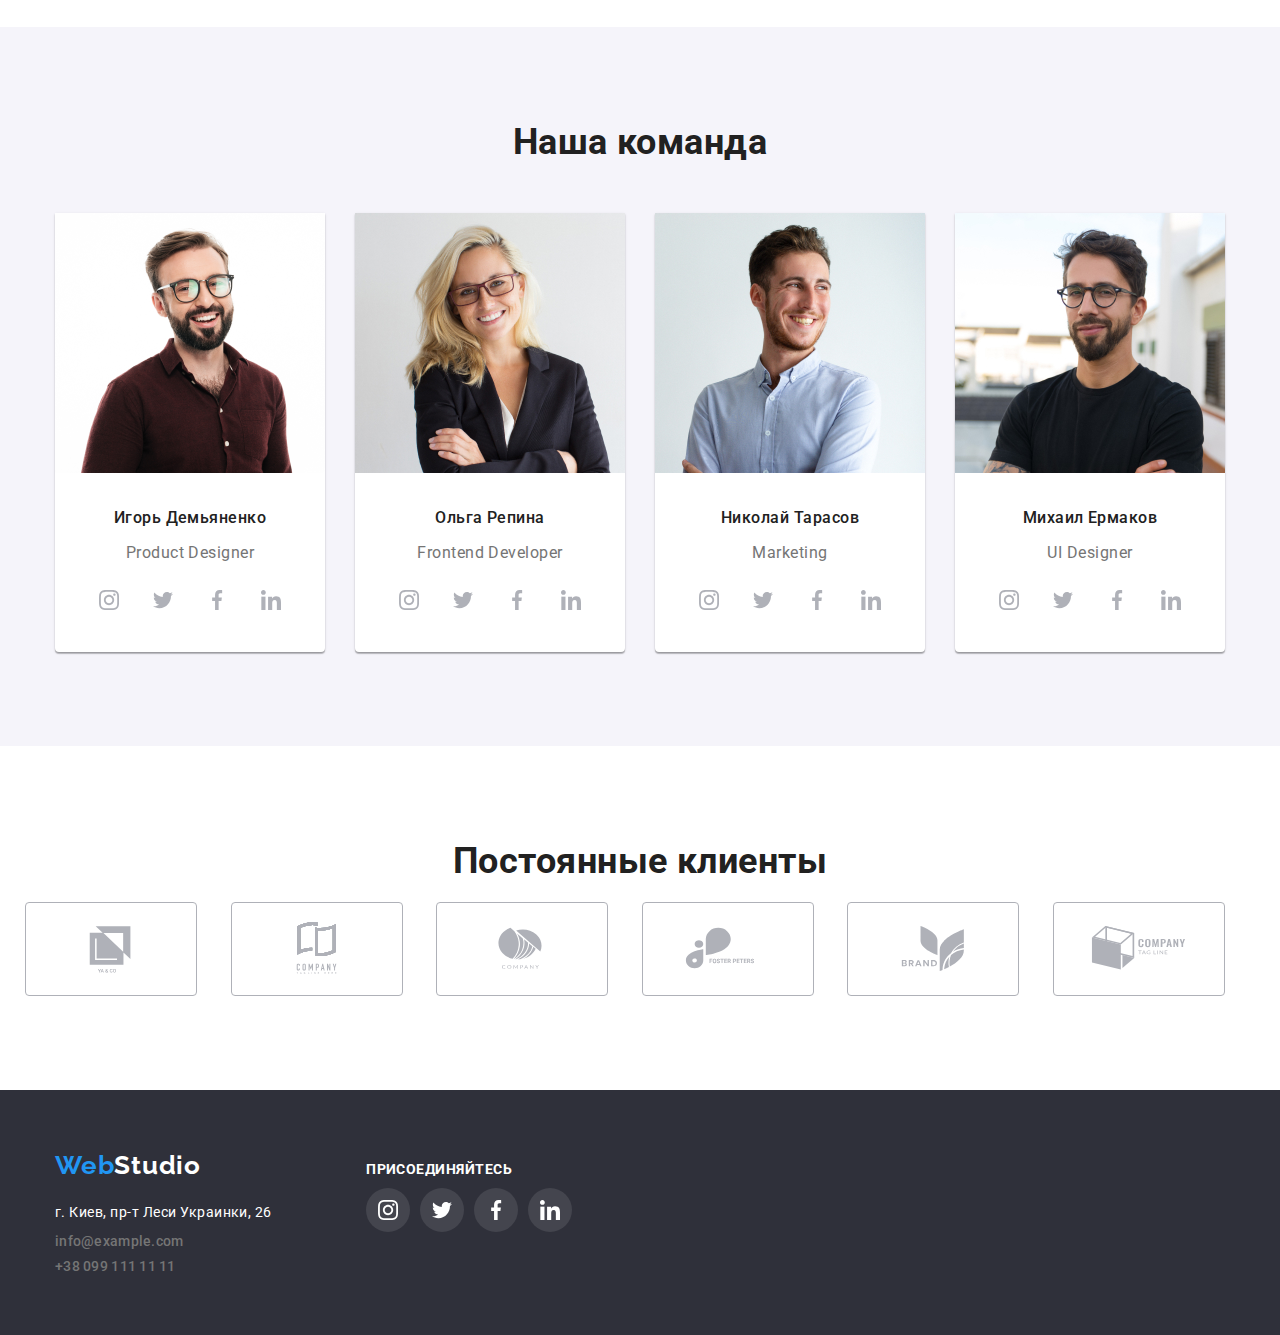
==== commit 9a7ae5fe: "переходы и анимация" ====
--- a/index.html
+++ b/index.html
@@ -104,9 +104,21 @@
       <h2 class="section-title">Чем мы занимаемся</h2>
       
       <ul class="list section-list">
-      <li class="about item"><img src="img/box1.jpg" alt="Робота с Html кодом" width="370"></li>
-      <li class="about item"><img src="img/box2.jpg" alt="Разроботка сайта для телефона" width="370"></li>
-      <li class="about item"><img src="img/box3.jpg" alt="Подбор цветовой палитры" width="370"></li>
+      <li class="about item"><img src="img/box1.jpg" alt="Робота с Html кодом" width="370">
+        <ul class="submenu">
+                <li class="submenu-item list">ДЕСКТОПНЫЕ ПРИЛОЖЕНИЯ</li>
+              </ul>
+      </li>
+      <li class="about item"><img src="img/box2.jpg" alt="Разроботка сайта для телефона" width="370">
+       <ul class="submenu">
+                <li class="submenu-item list">МОБИЛЬНЫЕ ПРИЛОЖЕНИЯ</li>
+              </ul>
+      </li>
+      <li class="about item"><img src="img/box3.jpg" alt="Подбор цветовой палитры" width="370">
+      <ul class="submenu">
+                <li class="submenu-item list">ДИЗАЙНЕРСКИЕ РЕШЕНИЯ</li>
+              </ul>
+      </li>
     </ul>
     </div>
 </section>
--- a/css/style.css
+++ b/css/style.css
@@ -58,14 +58,33 @@
   color: var(--accent-text-color);
 }
 .header-link {
+  position: relative;
   color: var(--title-text-color);
 
   font-size: 14px;
   line-height: 1.14;
   letter-spacing: 0.02em;
   font-weight: 500;
+  transition: color 250ms cubic-bezier(0.4, 0, 0.2, 1);
 
   text-decoration: none;
+}
+.header-link::after {
+  position: absolute;
+  left: 0;
+  bottom: -32px;
+  transform: scaleX(0);
+  transition: transform 250ms cubic-bezier(0.4, 0, 0.2, 1);
+
+  content: "";
+  display: block;
+  width: 100%;
+  height: 4px;
+  background-color: #2196f3;
+  border-radius: 2px;
+}
+.header-link:hover::after {
+  transform: scaleX(1);
 }
 .main-nav {
   display: flex;
@@ -95,6 +114,7 @@
   line-height: 1.14;
   letter-spacing: 0.02em;
   color: var(--primary-text-color);
+  transition: color 250ms cubic-bezier(0.4, 0, 0.2, 1);
 }
 
 .site-nav :hover,
@@ -110,6 +130,7 @@
   width: 16px;
   height: 12px;
   margin-right: 10px;
+  transition: fill 250ms cubic-bezier(0.4, 0, 0.2, 1);
 }
 .mail-link:hover .mail-icon,
 .mail-link:focus .mail-icon {
@@ -120,6 +141,7 @@
   width: 10px;
   height: 16px;
   margin-right: 10px;
+  transition: fill 250ms cubic-bezier(0.4, 0, 0.2, 1);
 }
 .tel-link:hover .tel-icon,
 .tel-link:focus .tel-icon {
@@ -180,7 +202,7 @@
   color: white;
   font-family: inherit;
   background-color: var(--accent-text-color);
-  border-color: var(--accent-text-color);
+  border: none;
   border-radius: 4px;
 
   font-size: 16px;
@@ -236,6 +258,24 @@
   margin-top: 30px;
   margin-left: 30px;
 }
+.submenu {
+  position: absolute;
+
+  left: 0;
+  bottom: 0;
+  margin: 0;
+  width: 100%;
+  padding: 28px 80px;
+  font-weight: bold;
+  font-size: 14px;
+  line-height: 16px;
+  text-align: center;
+  letter-spacing: 0.03em;
+  text-transform: uppercase;
+  color: #ffffff;
+
+  background: rgba(47, 48, 58, 0.8);
+}
 /* ====== ABOUT-END ====== */
 /* ====== TEAM ====== */
 .team {
@@ -380,10 +420,63 @@
 }
 
 /* ====== FOOTER-END ====== */
+.portfolio-cards a {
+  text-decoration: none;
+}
 .portfolio-cards {
   display: flex;
   flex-wrap: wrap;
 }
+.card-container {
+  display: flex;
+  justify-content: center;
+  margin: 0 auto;
+}
+
+.product-thumb {
+  position: relative;
+  overflow: hidden;
+}
+.product-overlay {
+  position: absolute;
+  top: 0;
+  left: 0;
+
+  transform: translateY(100%);
+  transition: transform 250ms cubic-bezier(0.4, 0, 0.2, 1);
+
+  width: 100%;
+  height: 100%;
+  background-color: rgba(33, 150, 243, 0.9);
+}
+.product-thumb:hover .product-overlay {
+  transform: translateY(0%);
+}
+
+.thumb-text {
+  position: absolute;
+  font-style: normal;
+  font-weight: normal;
+  font-size: 18px;
+  line-height: 1.56;
+
+  top: 0%;
+  right: 0%;
+
+  margin: 0;
+
+  padding: 63px 24px;
+  letter-spacing: 0.03em;
+  color: #fff;
+  transition: opacity 250ms cubic-bezier(0.4, 0, 0.2, 1);
+
+  opacity: 0;
+}
+.thumb-text:hover,
+.thumb-text:focus {
+  opacity: 1;
+}
+
 .card-name {
   font-weight: bold;
   font-size: 18px;
@@ -396,24 +489,6 @@
   line-height: 1.87;
   color: #757575;
 }
-.card-list {
-  display: flex;
-  flex-wrap: wrap;
-  margin-left: -36px;
-  margin-top: -30px;
-}
-.card {
-  flex-basis: calc((100% - 270px) / 9);
-  margin-left: 30px;
-  margin-top: 30px;
-  border-bottom: 1px solid #eeeeee;
-  border-left: 1px solid #eeeeee;
-  border-right: 1px solid #eeeeee;
-}
-.card-container {
-  padding-left: 24px;
-}
-
 .section-buttons {
   display: flex;
   justify-content: center;
@@ -429,6 +504,9 @@
   font-weight: 500;
   line-height: 1.62;
   text-align: center;
+  transition-property: background-color;
+  transition-duration: 250ms;
+  transition-timing-function: cubic-bezier(0.4, 0, 0.2, 1);
 
   color: #212121;
   letter-spacing: 0.03em;
@@ -441,6 +519,21 @@
   border-color: var(--accent-text-color);
   background-color: var(--accent-text-color);
 }
+.card-list {
+  display: flex;
+  flex-wrap: wrap;
+  margin-left: -30px;
+  margin-top: -30px;
+}
+.card {
+  flex-basis: calc((100% - 270px) / 9);
+  margin-left: 25px;
+  margin-top: 30px;
+  border-bottom: 1px solid #eeeeee;
+  border-left: 1px solid #eeeeee;
+  border-right: 1px solid #eeeeee;
+}
+
 .footer-link {
   color: rgba(255, 255, 255, 0.6);
 }
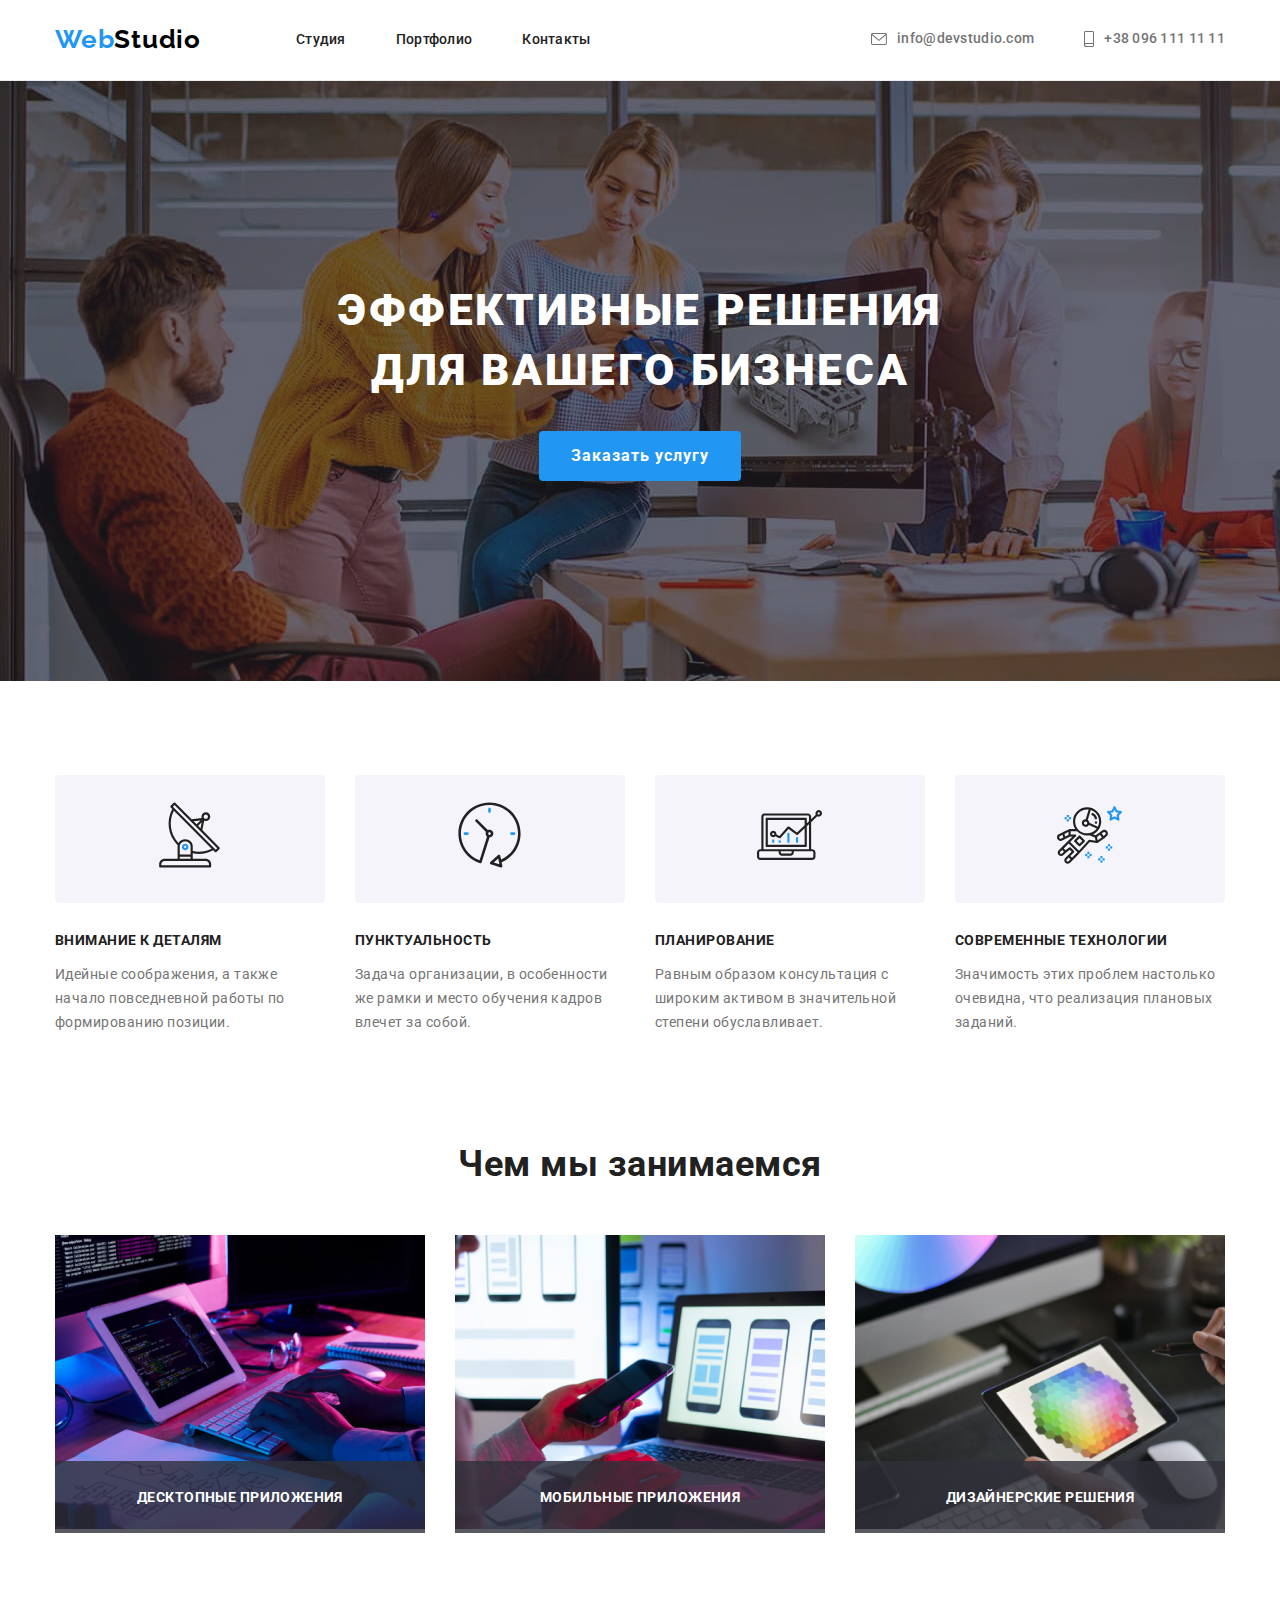
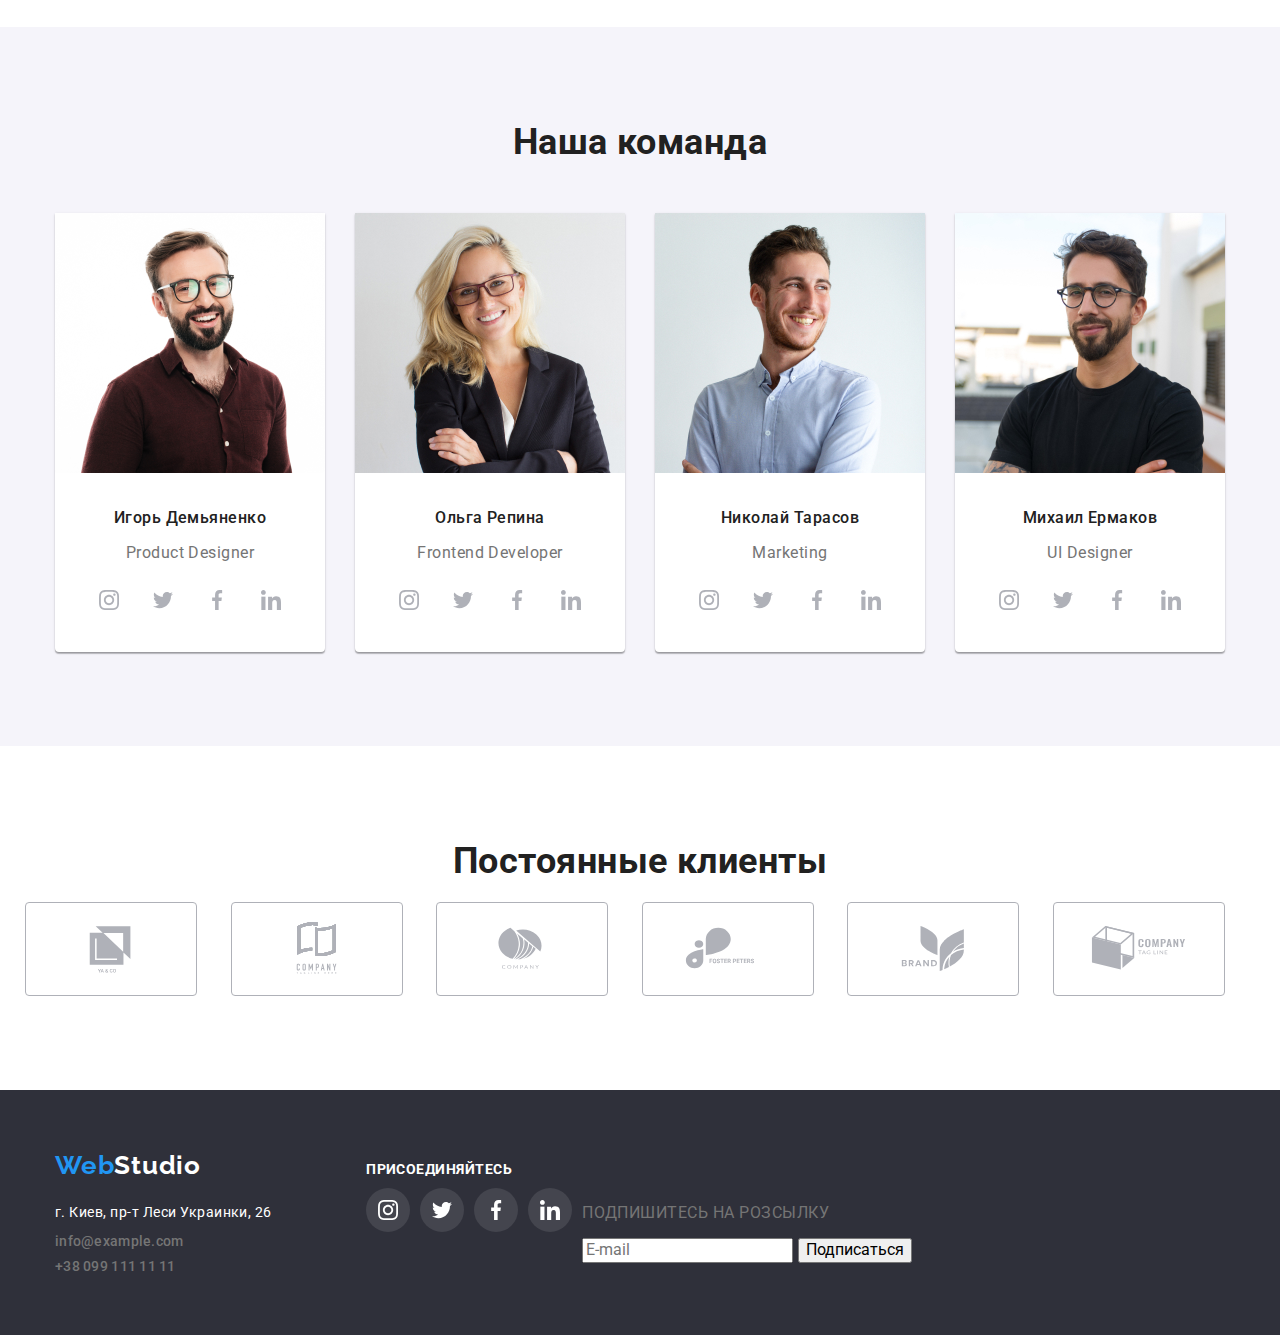
==== commit fa060d38: "form" ====
--- a/index.html
+++ b/index.html
@@ -46,12 +46,63 @@
 <main>
 <!-- Банер -->
 
-    <section class="hero ">
+ <section class="hero">
         <div class="hero-title-container">
-        <h1 class="hero-title">Эффективные решения <br> для вашего бизнеса</h1>
-        <button type="button" class="button">Заказать услугу</button> 
-    </div>
-    </section>
+          <h1 class="hero-title">Эффективные решения для вашего бизнеса</h1>
+
+          <button type="button" class="button" data-modal-open>
+            Заказать услугу
+          </button>
+          <div class="backdrop is-hidden" data-modal>
+            <div class="modal">
+              <button
+                type="button"
+                class="modal-button"
+                data-modal-close
+              ></button>
+              <form action="#" class="modal-form">
+                 <p class="modal-form-head">Оставьте свои данные, мы вам перезвоним</p>
+                 <label class="modal-form-field">
+                    Имя
+                    <span class="modal-form-input-wrapper">
+                    <input type="text" name="user-name" class="modal-form-input"  required minlength="2">
+                         <svg class="modal-icon">
+                <use href="./img/modalsprite.svg#name"></use>
+              </svg> 
+              </span>     
+                  </label>
+                        <label class="modal-form-field">
+                    Телефон
+                        <span class="modal-form-input-wrapper">
+                        <input type="tel" name="user-phone" class="modal-form-input"  required>
+                          
+                            <svg class="modal-icon">
+                <use href="./img/modalsprite.svg#tel"></use>
+              </svg>
+               </span>
+                </label>
+                <label  class="modal-form-field">Почта
+                  <span class="modal-form-input-wrapper">
+                  <input type="email" name="user-mail" class="modal-form-input"  required >
+                           <svg class="modal-icon modal-mail">
+                <use href="./img/modalsprite.svg#mail"></use>
+              </svg>
+                </span>  
+                </label>
+                <label class="modal-form-field">
+                    Комментарий
+                    <textarea name="user-message" class="modal-form-message" placeholder="Введите текст"></textarea>
+                </label>
+                <input type="checkbox" name="user-policy" class="modal-form-check  visually-hidden" id="user-policy"
+                    required>
+                <label for="user-policy" class="modal-form-checkbox-desc">Соглашаюсь с рассылкой и принимаю <a href=""
+                        class="modal-form-checkbox-link ">Условия договора</a></label>
+                <button type="submit" class="submit-modal">Отправить</button>
+              </form>
+             </div>
+          </div>
+        </div>
+      </section>
 
 
 <!-- Особенности -->
@@ -393,10 +444,20 @@
                     </svg>
                   </a>
                 </li>
+                    <li class="form-list">
+            <form class="form">
+             <p class="form-title">ПОДПИШИТЕСЬ НА РОЗСЫЛКУ</p> 
+          <div class="form-field">
+            
+            <input type="text" name="email" id="email" placeholder="E-mail" />
+            <button type="submit" class="submit-btn">Подписаться</button>
+          </div>
+          
+          </li>
               </ul>
             </div>
 </footer>
-
+<script src="./js/modal.js"></script>
 </body>
 
 </html>--- a/css/style.css
+++ b/css/style.css
@@ -36,6 +36,16 @@
   line-height: 1.17;
   text-align: center;
   color: var(--title-text-color);
+}
+.visually-hidden {
+  position: absolute !important;
+  clip: rect(1px 1px 1px 1px);
+  clip: rect(1px, 1px, 1px, 1px);
+  padding: 0 !important;
+  border: 0 !important;
+  height: 1px !important;
+  width: 1px !important;
+  overflow: hidden;
 }
 
 /* ====== HEADER ====== */
@@ -214,6 +224,180 @@
 
   min-width: 200px;
 }
+.backdrop {
+  position: fixed;
+  top: 0;
+  right: 0;
+  width: 100%;
+  height: 100%;
+  background: rgba(0, 0, 0, 0.2);
+  opacity: 1;
+}
+.backdrop.is-hidden {
+  opacity: 0;
+  pointer-events: none;
+  visibility: hidden;
+}
+.backdrop.is-hidden .modal {
+  transform: translate(-50%, -50%) scale(1.1);
+}
+.modal {
+  position: absolute;
+
+  top: 50%;
+  left: 50%;
+
+  min-width: 528px;
+  min-height: 580px;
+  background-color: #fff;
+  transform: translate(-50%, -50%) scale(1);
+  transition: transform 250ms cubic-bezier(0.4, 0, 0.2, 1);
+}
+.modal-button {
+  position: absolute;
+  top: 0;
+  right: 0;
+  background: #ffffff;
+  border: 1px solid rgba(0, 0, 0, 0.1);
+  border-radius: 50px;
+  width: 30px;
+  height: 30px;
+  margin-top: 8px;
+  margin-right: 8px;
+  background-image: url(../img/close.svg);
+  cursor: pointer;
+}
+
+.modal-form {
+  display: flex;
+  flex-direction: column;
+  padding: 40px;
+}
+.modal-form-head {
+  font-weight: bold;
+  font-size: 20px;
+  line-height: 1.15;
+  text-align: center;
+  letter-spacing: 0.03em;
+  color: #212121;
+  margin-bottom: 40px;
+}
+
+.modal-form-field {
+  display: flex;
+  flex-direction: column;
+  align-items: flex-start;
+  font-weight: 400;
+  font-size: 14px;
+  margin-bottom: 20px;
+}
+.modal-form-input {
+  width: 448px;
+  height: 40px;
+  margin-top: 4px;
+  border: 1px solid rgba(33, 33, 33, 0.2);
+  border-radius: 4px;
+  padding-left: 42px;
+  transition: border-color 250ms linear;
+}
+.modal-form-input:focus {
+  outline: none;
+  border-color: var(--accent-text-color);
+}
+.modal-form-message {
+  width: 100%;
+  height: 120px;
+  margin-top: 4px;
+  padding: 15px;
+  border: 1px solid rgba(33, 33, 33, 0.2);
+  border-radius: 4px;
+  resize: none;
+  transition: border-color 250ms linear;
+}
+
+.modal-form-message::placeholder {
+  color: rgba(117, 117, 117, 0.5);
+}
+
+.modal-form-message:focus {
+  outline: none;
+  border-color: var(--accent-text-color);
+}
+.submit-modal {
+  width: 200px;
+  height: 50px;
+  align-self: center;
+  background: #188ce8;
+  box-shadow: 0px 4px 4px rgba(0, 0, 0, 0.15);
+  border-radius: 4px;
+  color: var(--footer-text-color);
+  border: none;
+}
+.modal-form-checkbox-desc {
+  display: flex;
+  align-items: center;
+  font-weight: 400;
+  font-size: 14px;
+  margin-bottom: 20px;
+}
+
+.modal-form-checkbox-desc::before {
+  display: inline-block;
+  vertical-align: middle;
+  content: "";
+  width: 18px;
+  height: 18px;
+  border: 1px solid #303030;
+  border-radius: 4px;
+  cursor: pointer;
+  margin-right: 10px;
+}
+
+.modal-form-check:checked + .modal-form-checkbox-desc::before {
+  background-color: var(--accent-text-color);
+
+  background-image: url(../img/Vector.svg);
+  background-repeat: no-repeat;
+  background-size: 15px 15px;
+  background-position: center;
+}
+
+.modal-form-check:focus + .modal-form-checkbox-desc::before {
+  outline: 2px solid blue;
+  outline-offset: 1px;
+}
+.modal-form-checkbox-link {
+  margin-left: 5px;
+  font-weight: normal;
+  font-size: 14px;
+  line-height: 1.71;
+  color: var(--accent-text-color);
+
+  letter-spacing: 0.03em;
+}
+.modal-form-input-wrapper {
+  display: block;
+  position: relative;
+  margin-top: 6px;
+}
+.modal-icon {
+  position: absolute;
+  top: 50%;
+  left: 15px;
+  transform: translateY(-30%);
+  display: block;
+  width: 13px;
+  height: 13px;
+  transition: background-color 250ms linear;
+}
+.modal-mail {
+  width: 15px;
+  height: 15px;
+}
+.modal-form-input:focus + .modal-icon {
+  fill: var(--accent-text-color);
+}
+
 /* ====== HERO-END ====== */
 /* ====== FEATURES ====== */
 
@@ -483,11 +667,13 @@
   line-height: 2;
   letter-spacing: 0.06em;
   color: #212121;
+  margin-left: 24px;
 }
 .card-text {
   font-size: 16px;
   line-height: 1.87;
   color: #757575;
+  margin-left: 24px;
 }
 .section-buttons {
   display: flex;
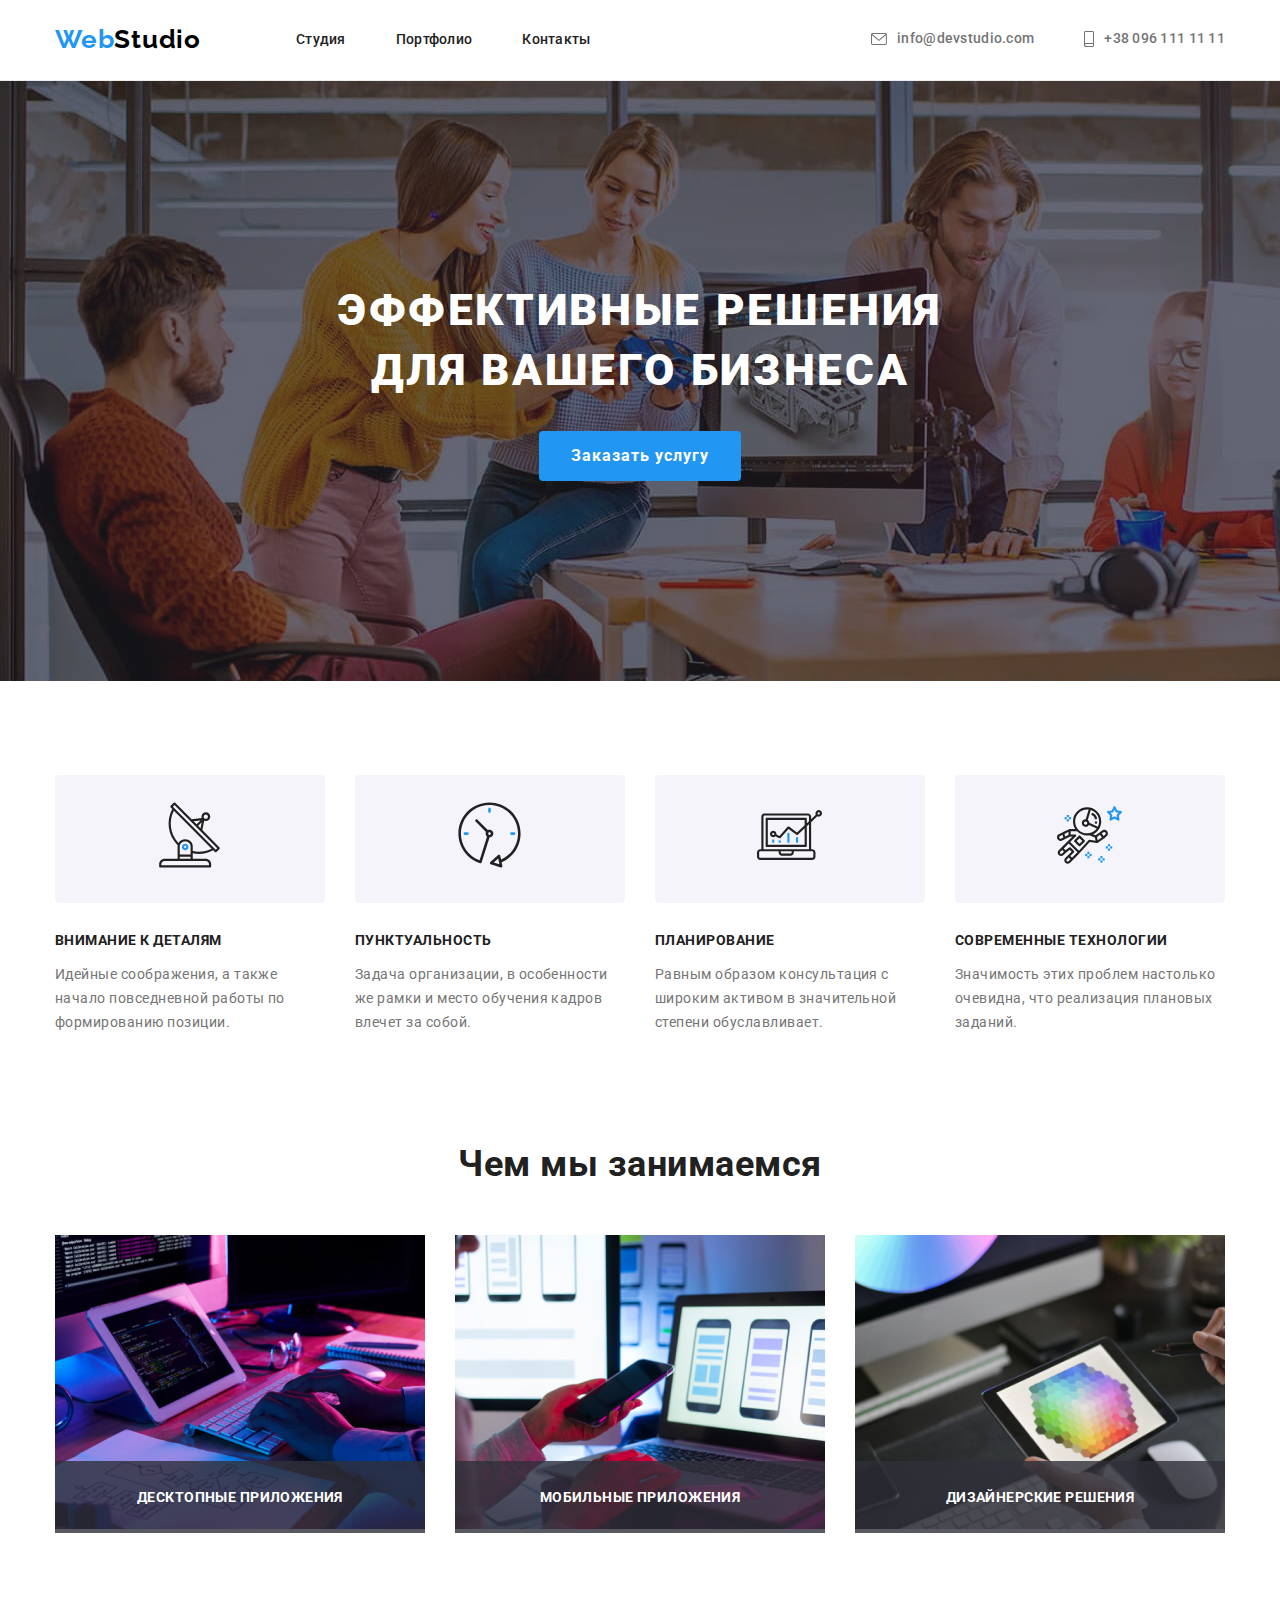
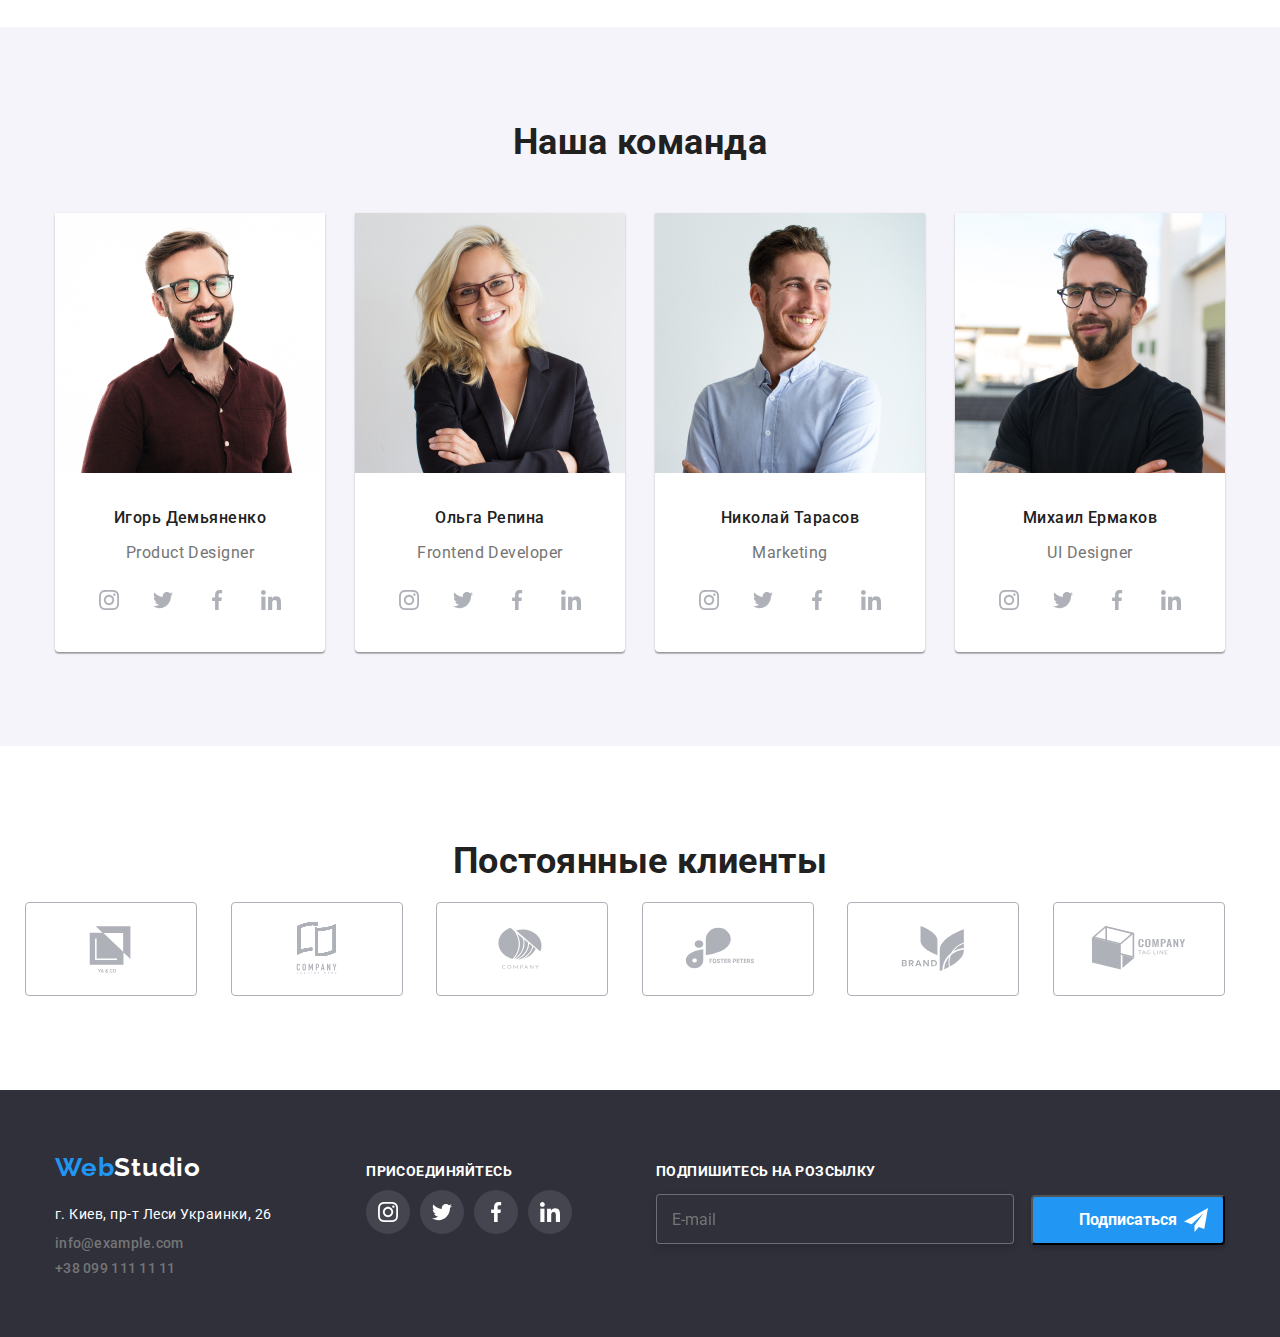
==== commit 7151deb5: "footer form" ====
--- a/index.html
+++ b/index.html
@@ -444,18 +444,29 @@
                     </svg>
                   </a>
                 </li>
-                    <li class="form-list">
-            <form class="form">
-             <p class="form-title">ПОДПИШИТЕСЬ НА РОЗСЫЛКУ</p> 
-          <div class="form-field">
-            
-            <input type="text" name="email" id="email" placeholder="E-mail" />
+          
+              </ul>
+
+            </div>
+            
+              <li class="form-footer-list">
+                <div class="form-footer-container">
+            <form class="form-footer">
+             <p class="form-footer-title">ПОДПИШИТЕСЬ НА РОЗСЫЛКУ</p> 
+          <div class="form-footer-field">
+            
+            <input type="text" name="email" id="email" placeholder="E-mail" class="form-footer-input"/>
             <button type="submit" class="submit-btn">Подписаться</button>
           </div>
+        </div>
           
           </li>
-              </ul>
+            
+
+            </ul>
+
             </div>
+
 </footer>
 <script src="./js/modal.js"></script>
 </body>
--- a/css/style.css
+++ b/css/style.css
@@ -602,6 +602,55 @@
 .features-title.white-text {
   color: var(--footer-text-color);
 }
+.form-footer-title {
+  font-weight: bold;
+  font-size: 14px;
+  line-height: 1.14;
+  letter-spacing: 0.03em;
+  text-transform: uppercase;
+
+  color: #ffffff;
+}
+.form-footer-container {
+  display: flex;
+  margin-left: 84px;
+}
+.form-footer-input {
+  border: 1px solid rgba(255, 255, 255, 0.3);
+  box-sizing: border-box;
+  padding-left: 15px;
+  filter: drop-shadow(0px 4px 4px rgba(0, 0, 0, 0.15));
+  border-radius: 4px;
+  width: 358px;
+  height: 50px;
+  background-color: #2f303a;
+  color: #fff;
+}
+.form-footer-input:focus {
+  outline: none;
+  border-color: var(--accent-text-color);
+}
+.submit-btn {
+  width: 194px;
+  height: 50px;
+  background: #2196f3;
+  text-align: center;
+
+  box-shadow: 0px 4px 4px rgba(0, 0, 0, 0.15);
+  border-radius: 4px;
+  margin-left: 12px;
+
+  font-style: normal;
+  font-weight: bold;
+  font-size: 16px;
+  line-height: 30px;
+  color: #fff;
+
+  background-image: url(../img/iconsend.svg);
+  background-repeat: no-repeat;
+  background-size: 24px;
+  background-position: right 15px center;
+}
 
 /* ====== FOOTER-END ====== */
 .portfolio-cards a {
